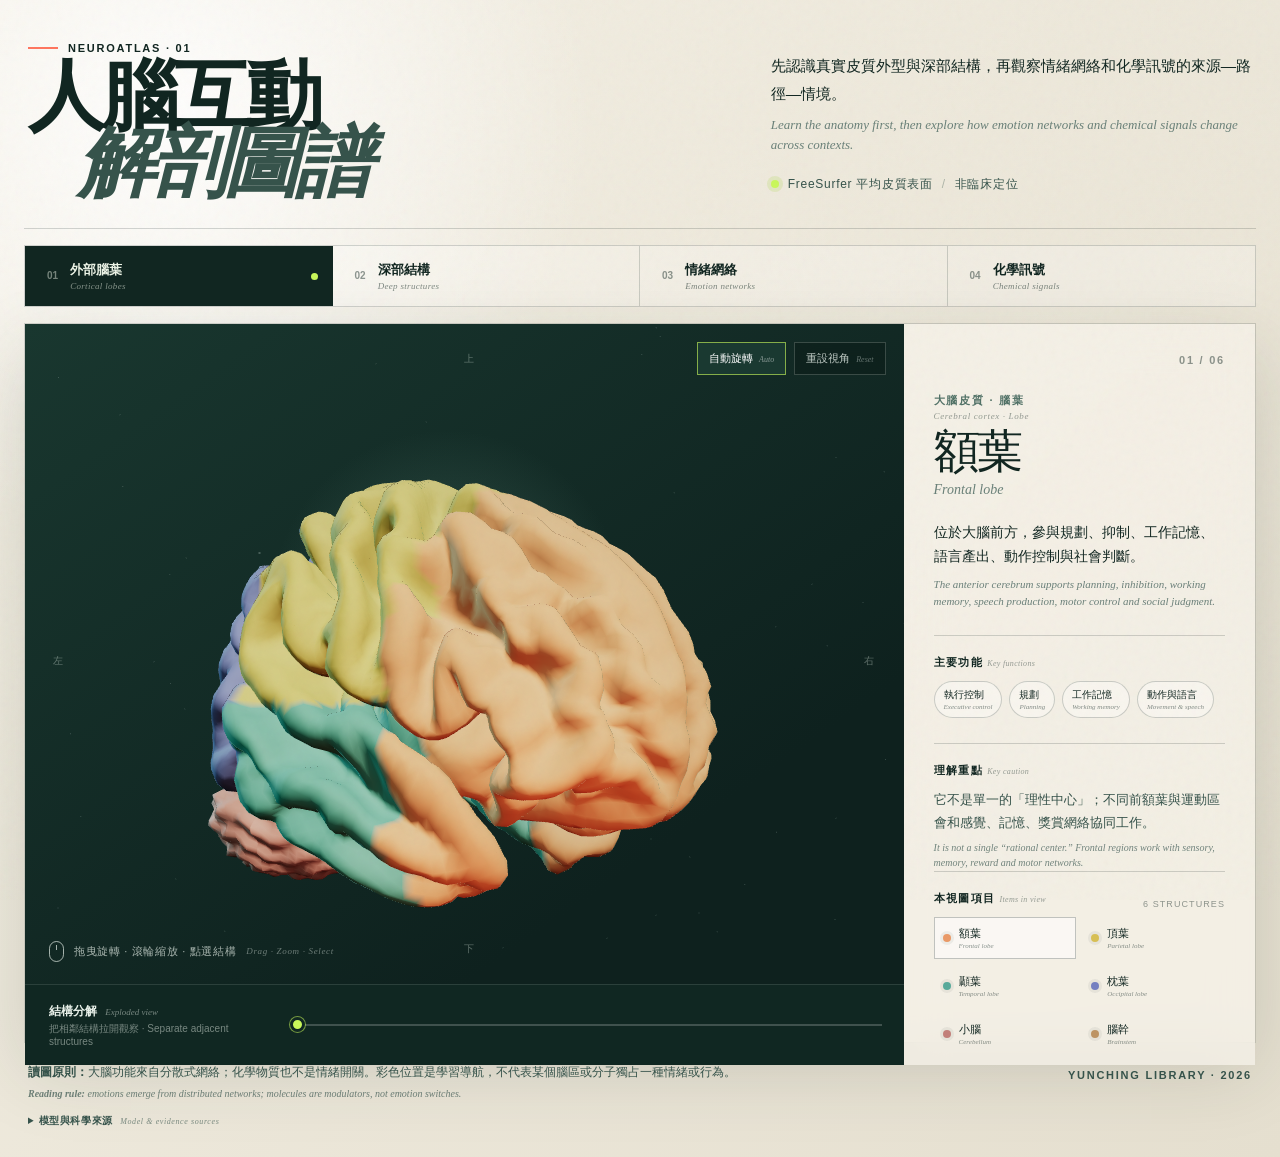
==== index.html @ 0508e23d "Publish interactive human brain atlas" ====
<!doctype html>
<html lang="zh-Hant">
<head>
  <meta charset="utf-8">
  <meta name="viewport" content="width=device-width, initial-scale=1">
  <meta name="description" content="可旋轉、縮放與點選的人類大腦結構教育圖譜。">
  <meta property="og:title" content="人腦互動解剖圖譜｜Interactive Human Brain Atlas">
  <meta property="og:description" content="以 FreeSurfer 平均皮質表面學習腦葉、深部結構、情緒網絡與化學訊號；支援中英對照。">
  <meta property="og:type" content="website">
  <meta property="og:url" content="https://yunching0513.github.io/interactive-brain-atlas/">
  <meta property="og:image" content="https://yunching0513.github.io/interactive-brain-atlas/preview.png">
  <title>人腦互動解剖圖譜｜Yunching Library</title>
  <link rel="icon" href="data:image/svg+xml,%3Csvg xmlns='http://www.w3.org/2000/svg' viewBox='0 0 64 64'%3E%3Crect width='64' height='64' rx='14' fill='%23112621'/%3E%3Ccircle cx='32' cy='32' r='10' fill='%23c9f75a'/%3E%3C/svg%3E">
  <link rel="stylesheet" href="./styles.css">
</head>
<body>
  <div class="page-grain" aria-hidden="true"></div>
  <main class="atlas-app">
    <header class="masthead">
      <div class="brand-block">
        <p class="eyebrow">NEUROATLAS · 01</p>
        <h1>人腦互動<br><span>解剖圖譜</span></h1>
      </div>
      <div class="intro-copy">
        <p>先認識真實皮質外型與深部結構，再觀察情緒網絡和化學訊號的來源—路徑—情境。</p>
        <p class="intro-en" lang="en">Learn the anatomy first, then explore how emotion networks and chemical signals change across contexts.</p>
        <div class="status-row">
          <span class="status-dot"></span>
          <span>FreeSurfer 平均皮質表面</span>
          <span class="divider">/</span>
          <span>非臨床定位</span>
        </div>
      </div>
    </header>

    <section class="mode-bar" aria-label="圖譜視圖">
      <button class="mode-button is-active" type="button" data-mode="exterior">
        <span class="mode-index">01</span><span class="mode-copy">外部腦葉<small lang="en">Cortical lobes</small></span>
      </button>
      <button class="mode-button" type="button" data-mode="deep">
        <span class="mode-index">02</span><span class="mode-copy">深部結構<small lang="en">Deep structures</small></span>
      </button>
      <button class="mode-button" type="button" data-mode="emotion">
        <span class="mode-index">03</span><span class="mode-copy">情緒網絡<small lang="en">Emotion networks</small></span>
      </button>
      <button class="mode-button" type="button" data-mode="chemical">
        <span class="mode-index">04</span><span class="mode-copy">化學訊號<small lang="en">Chemical signals</small></span>
      </button>
    </section>

    <section id="emotion-lens" class="emotion-lens" hidden>
      <div class="lens-heading">
        <p>情緒情境 <span lang="en">Emotion lens</span></p>
        <small>選一個情境，看多個區域與訊號如何協作。<span lang="en">Select a context to see a distributed network.</span></small>
      </div>
      <div id="scenario-buttons" class="scenario-buttons"></div>
      <div class="scenario-explainer">
        <p id="scenario-summary-zh"></p>
        <p id="scenario-summary-en" lang="en"></p>
        <div id="scenario-signals" class="scenario-signals"></div>
      </div>
    </section>

    <section class="atlas-grid">
      <div class="viewport-panel">
        <div id="brain-viewport" class="brain-viewport" aria-label="可旋轉的人類大腦三維模型">
          <canvas id="brain-canvas"></canvas>
          <div class="orientation" aria-hidden="true">
            <span class="orientation-top">上</span>
            <span class="orientation-left">左</span>
            <span class="orientation-right">右</span>
            <span class="orientation-bottom">下</span>
          </div>
          <div id="hover-label" class="hover-label" role="status"></div>
          <div class="interaction-hint">
            <span class="mouse-mark" aria-hidden="true"></span>
            拖曳旋轉 · 滾輪縮放 · 點選結構<br><small lang="en">Drag · Zoom · Select</small>
          </div>
          <div class="view-actions">
            <button id="rotate-toggle" class="icon-button is-active" type="button" aria-pressed="true">自動旋轉 <small>Auto</small></button>
            <button id="reset-view" class="icon-button" type="button">重設視角 <small>Reset</small></button>
          </div>
        </div>

        <div class="explode-control">
          <label for="explode-range">
            <span>結構分解 <em lang="en">Exploded view</em></span>
            <small>把相鄰結構拉開觀察 · Separate adjacent structures</small>
          </label>
          <input id="explode-range" type="range" min="0" max="100" value="0">
        </div>
      </div>

      <aside class="info-panel" aria-live="polite">
        <div class="selection-index" id="selection-index">01 / 06</div>
        <p class="category-label" id="structure-category">大腦皮質 · 腦葉</p>
        <p class="category-en" id="structure-category-en" lang="en">Cerebral cortex · Lobe</p>
        <h2 id="structure-name">額葉</h2>
        <p class="latin-name" id="structure-latin">Frontal lobe</p>
        <p class="structure-summary" id="structure-summary">位於大腦前方，參與規劃、抑制、工作記憶、語言產出與社會判斷。</p>
        <p class="structure-summary summary-en" id="structure-summary-en" lang="en">The anterior cerebrum supports planning, inhibition, working memory, speech production, motor control and social judgment.</p>

        <div class="function-block">
          <h3><span id="function-heading">主要功能</span> <small id="function-heading-en" lang="en">Key functions</small></h3>
          <div class="function-tags" id="function-tags"></div>
        </div>

        <div class="signal-detail" id="signal-detail" hidden>
          <div class="signal-source-block">
            <h3>來源與路徑 <small lang="en">Origin & pathway</small></h3>
            <p id="signal-source"></p>
            <p id="signal-source-en" lang="en"></p>
            <div id="signal-path" class="signal-path"></div>
          </div>
          <div class="trigger-block">
            <h3>常見促發情境 <small lang="en">Common eliciting contexts</small></h3>
            <div id="signal-triggers" class="trigger-list"></div>
          </div>
        </div>

        <div class="connection-block">
          <h3>理解重點 <small lang="en">Key caution</small></h3>
          <p id="structure-note">它不是單一的「理性中心」；不同前額葉區域會與感覺、記憶、獎賞及運動網絡協同工作。</p>
          <p id="structure-note-en" class="note-en" lang="en">It is not a single “rational center.” Frontal regions work with sensory, memory, reward and motor networks.</p>
        </div>

        <div class="structure-browser">
          <div class="browser-heading">
            <h3>本視圖項目 <small lang="en">Items in view</small></h3>
            <span id="structure-count">6 structures</span>
          </div>
          <div class="structure-list" id="structure-list"></div>
        </div>
      </aside>
    </section>

    <footer class="atlas-footer">
      <div>
        <p><strong>讀圖原則：</strong>大腦功能來自分散式網絡；化學物質也不是情緒開關。彩色位置是學習導航，不代表某個腦區或分子獨占一種情緒或行為。</p>
        <p class="footer-en" lang="en"><strong>Reading rule:</strong> emotions emerge from distributed networks; molecules are modulators, not emotion switches.</p>
        <details class="evidence-drawer">
          <summary>模型與科學來源 <span lang="en">Model & evidence sources</span></summary>
          <div class="evidence-links">
            <a href="https://nilearn.github.io/stable/modules/generated/nilearn.datasets.fetch_surf_fsaverage.html">Nilearn / FreeSurfer fsaverage5</a>
            <a href="https://www.ncbi.nlm.nih.gov/books/NBK507848/">Oxytocin · NCBI</a>
            <a href="https://www.ncbi.nlm.nih.gov/books/NBK470306/">β-Endorphin · NCBI</a>
            <a href="https://www.ncbi.nlm.nih.gov/books/NBK538239/">Cortisol / HPA axis · NCBI</a>
            <a href="https://www.ncbi.nlm.nih.gov/books/NBK513270/">Locus coeruleus / NE · NCBI</a>
            <a href="https://www.ncbi.nlm.nih.gov/books/NBK28150/">Serotonin / Raphe · NCBI</a>
          </div>
        </details>
      </div>
      <p class="footer-mark">YUNCHING LIBRARY · 2026</p>
    </footer>
  </main>

  <noscript>這個互動圖譜需要啟用 JavaScript。</noscript>
  <script src="./brain-atlas.bundle.js"></script>
</body>
</html>
---- styles.css ----
:root {
  --ink: #112621;
  --ink-soft: #36534b;
  --paper: #f0ecdf;
  --paper-deep: #dfd8c7;
  --line: rgba(17, 38, 33, 0.18);
  --lime: #c9f75a;
  --coral: #ff765f;
  --blue: #4188ba;
  --panel: rgba(246, 243, 233, 0.78);
  --shadow: 0 28px 70px rgba(35, 48, 40, 0.16);
}

* { box-sizing: border-box; }

html { color-scheme: light; }

body {
  margin: 0;
  min-width: 320px;
  min-height: 100vh;
  color: var(--ink);
  background:
    radial-gradient(circle at 13% 10%, rgba(255, 255, 255, 0.92), transparent 28%),
    linear-gradient(135deg, #f4f0e5 0%, #e5dfcf 100%);
  font-family: "Avenir Next", "PingFang TC", "Noto Sans TC", sans-serif;
}

button, input { font: inherit; }
button { color: inherit; }

.page-grain {
  position: fixed;
  inset: 0;
  pointer-events: none;
  opacity: 0.18;
  z-index: 10;
  background-image: url("data:image/svg+xml,%3Csvg viewBox='0 0 180 180' xmlns='http://www.w3.org/2000/svg'%3E%3Cfilter id='n'%3E%3CfeTurbulence type='fractalNoise' baseFrequency='.85' numOctaves='3' stitchTiles='stitch'/%3E%3C/filter%3E%3Crect width='100%25' height='100%25' filter='url(%23n)' opacity='.2'/%3E%3C/svg%3E");
  mix-blend-mode: multiply;
}

.atlas-app {
  width: min(1540px, calc(100% - 48px));
  margin: 0 auto;
  padding: 34px 0 28px;
}

.masthead {
  display: grid;
  grid-template-columns: minmax(330px, 0.95fr) minmax(300px, 0.7fr);
  align-items: end;
  justify-content: space-between;
  gap: 7vw;
  padding: 8px 4px 30px;
  border-bottom: 1px solid var(--line);
}

.eyebrow,
.category-label,
.selection-index,
.footer-mark {
  margin: 0;
  letter-spacing: 0.16em;
  text-transform: uppercase;
  font-size: 11px;
  font-weight: 700;
}

.eyebrow::before {
  content: "";
  display: inline-block;
  width: 30px;
  height: 2px;
  margin: 0 10px 3px 0;
  background: var(--coral);
}

h1 {
  margin: 10px 0 0;
  font-family: "Iowan Old Style", "Songti TC", "Noto Serif TC", serif;
  font-size: clamp(44px, 6vw, 84px);
  line-height: 0.87;
  letter-spacing: -0.055em;
  font-weight: 600;
}

h1 span {
  margin-left: 0.65em;
  font-style: italic;
  color: var(--ink-soft);
}

.intro-copy {
  max-width: 540px;
  padding-bottom: 5px;
}

.intro-copy > p {
  margin: 0 0 20px;
  font-size: clamp(15px, 1.2vw, 18px);
  line-height: 1.8;
}

.intro-copy > .intro-en {
  margin-top: -12px;
  color: #6a8179;
  font-family: Georgia, "Times New Roman", serif;
  font-size: 13px;
  font-style: italic;
  line-height: 1.55;
}

.status-row {
  display: flex;
  align-items: center;
  gap: 9px;
  color: var(--ink-soft);
  font-size: 12px;
  letter-spacing: 0.06em;
}

.status-dot {
  width: 8px;
  height: 8px;
  border-radius: 50%;
  background: var(--lime);
  box-shadow: 0 0 0 4px rgba(160, 212, 57, 0.18);
}

.divider { opacity: 0.35; }

.mode-bar {
  display: grid;
  grid-template-columns: repeat(4, 1fr);
  margin: 16px 0;
  border: 1px solid var(--line);
  background: rgba(255, 255, 255, 0.22);
}

.mode-button {
  position: relative;
  display: flex;
  align-items: center;
  padding: 15px 22px;
  border: 0;
  border-right: 1px solid var(--line);
  background: transparent;
  cursor: pointer;
  text-align: left;
  font-weight: 650;
  transition: color 180ms ease, background 180ms ease;
}

.mode-button:last-child { border-right: 0; }
.mode-index { margin-right: 12px; opacity: 0.46; font-size: 10px; }
.mode-copy { display: flex; flex-direction: column; gap: 2px; font-size: 13px; }
.mode-copy small { color: currentColor; opacity: 0.52; font-family: Georgia, serif; font-size: 9px; font-style: italic; font-weight: 400; letter-spacing: 0.035em; }
.mode-button:hover { background: rgba(255, 255, 255, 0.52); }
.mode-button.is-active { color: #edf4e7; background: var(--ink); }
.mode-button.is-active::after {
  content: "";
  position: absolute;
  right: 14px;
  top: 50%;
  width: 7px;
  height: 7px;
  margin-top: -3px;
  border-radius: 50%;
  background: var(--lime);
}

.emotion-lens {
  display: grid;
  grid-template-columns: 0.78fr 1.2fr 1.35fr;
  align-items: center;
  gap: 22px;
  margin: 0 0 16px;
  padding: 16px 20px;
  color: #e9f1eb;
  border: 1px solid rgba(17, 38, 33, 0.2);
  background: #17322c;
  box-shadow: 0 16px 45px rgba(20, 43, 36, 0.14);
}

.emotion-lens[hidden] { display: none; }
.lens-heading p { margin: 0; font-size: 12px; font-weight: 750; letter-spacing: 0.08em; }
.lens-heading p span { display: block; margin-top: 2px; color: var(--lime); font-family: Georgia, serif; font-size: 10px; font-style: italic; font-weight: 400; letter-spacing: 0.04em; }
.lens-heading > small { display: block; margin-top: 8px; color: rgba(233, 241, 235, 0.54); font-size: 9px; line-height: 1.5; }
.lens-heading > small span { display: block; font-family: Georgia, serif; font-style: italic; }
.scenario-buttons { display: flex; flex-wrap: wrap; gap: 6px; }
.scenario-button {
  padding: 7px 9px;
  border: 1px solid rgba(237, 245, 239, 0.18);
  color: rgba(239, 246, 241, 0.75);
  background: rgba(255, 255, 255, 0.035);
  cursor: pointer;
  font-size: 10px;
  text-align: left;
}
.scenario-button small { display: block; margin-top: 2px; opacity: 0.5; font-family: Georgia, serif; font-size: 8px; font-style: italic; }
.scenario-button:hover { border-color: rgba(201, 247, 90, 0.58); }
.scenario-button.is-active { color: #10251f; border-color: var(--lime); background: var(--lime); }
.scenario-explainer { padding-left: 20px; border-left: 1px solid rgba(235, 244, 238, 0.14); }
.scenario-explainer p { margin: 0; font-size: 10px; line-height: 1.55; }
.scenario-explainer p[lang="en"] { margin-top: 4px; color: rgba(235, 244, 238, 0.56); font-family: Georgia, serif; font-size: 9px; font-style: italic; }
.scenario-signals { display: flex; flex-wrap: wrap; gap: 5px; margin-top: 8px; }
.scenario-signals span { padding: 3px 6px; border: 1px solid rgba(235, 244, 238, 0.16); border-radius: 99px; color: rgba(235, 244, 238, 0.74); font-size: 8px; }

.atlas-grid {
  display: grid;
  grid-template-columns: minmax(0, 1.8fr) minmax(330px, 0.72fr);
  height: clamp(720px, 78vh, 900px);
  border: 1px solid var(--line);
  box-shadow: var(--shadow);
}

.viewport-panel {
  display: grid;
  grid-template-rows: minmax(0, 1fr) auto;
  min-width: 0;
  background: #18322d;
}

.brain-viewport {
  position: relative;
  min-height: 660px;
  overflow: hidden;
  cursor: grab;
  background:
    radial-gradient(circle at 48% 43%, rgba(77, 116, 103, 0.53), transparent 30%),
    linear-gradient(145deg, #19372f 0%, #0e211e 76%);
}

.brain-viewport:active { cursor: grabbing; }

#brain-canvas {
  display: block;
  width: 100%;
  height: 100%;
  touch-action: none;
  outline: none;
}

.orientation {
  position: absolute;
  inset: 28px;
  pointer-events: none;
  color: rgba(225, 239, 230, 0.38);
  font-size: 10px;
  letter-spacing: 0.16em;
}

.orientation span { position: absolute; }
.orientation-top { top: 0; left: 50%; }
.orientation-bottom { bottom: 0; left: 50%; }
.orientation-left { left: 0; top: 50%; }
.orientation-right { right: 0; top: 50%; }

.interaction-hint {
  position: absolute;
  left: 24px;
  bottom: 22px;
  display: flex;
  align-items: center;
  gap: 10px;
  color: rgba(236, 245, 238, 0.68);
  font-size: 11px;
  letter-spacing: 0.06em;
  pointer-events: none;
}

.interaction-hint small { color: rgba(236, 245, 238, 0.42); font-family: Georgia, serif; font-size: 9px; font-style: italic; }

.mouse-mark {
  width: 15px;
  height: 21px;
  border: 1px solid currentColor;
  border-radius: 8px;
}

.mouse-mark::before {
  content: "";
  display: block;
  width: 1px;
  height: 5px;
  margin: 3px auto;
  background: currentColor;
}

.view-actions {
  position: absolute;
  top: 18px;
  right: 18px;
  display: flex;
  gap: 8px;
}

.icon-button {
  padding: 8px 11px;
  border: 1px solid rgba(232, 244, 236, 0.2);
  color: rgba(239, 247, 241, 0.8);
  background: rgba(11, 29, 25, 0.55);
  backdrop-filter: blur(10px);
  cursor: pointer;
  font-size: 11px;
  transition: border-color 160ms ease, color 160ms ease, background 160ms ease;
}

.icon-button small { margin-left: 3px; opacity: 0.48; font-family: Georgia, serif; font-size: 8px; font-style: italic; }

.icon-button:hover,
.icon-button.is-active {
  color: #fff;
  border-color: rgba(201, 247, 90, 0.62);
  background: rgba(29, 62, 53, 0.82);
}

.hover-label {
  position: absolute;
  z-index: 5;
  padding: 6px 9px;
  color: var(--ink);
  background: var(--lime);
  box-shadow: 0 8px 24px rgba(0, 0, 0, 0.18);
  font-size: 11px;
  font-weight: 700;
  opacity: 0;
  transform: translate(12px, -12px);
  pointer-events: none;
  transition: opacity 100ms ease;
}

.hover-label.is-visible { opacity: 1; }

.explode-control {
  display: grid;
  grid-template-columns: minmax(150px, 0.36fr) 1fr;
  align-items: center;
  gap: 26px;
  padding: 18px 24px;
  color: #e8f0e9;
  border-top: 1px solid rgba(235, 245, 238, 0.12);
  background: #102722;
}

.explode-control label { display: flex; flex-direction: column; font-size: 12px; font-weight: 700; }
.explode-control small { margin-top: 2px; color: rgba(232, 240, 233, 0.48); font-size: 10px; font-weight: 500; }
.explode-control em { margin-left: 5px; color: rgba(232, 240, 233, 0.48); font-family: Georgia, serif; font-size: 9px; font-weight: 400; }

input[type="range"] {
  width: 100%;
  height: 2px;
  appearance: none;
  background: linear-gradient(90deg, var(--lime) 0%, var(--lime) var(--range-value, 0%), rgba(255,255,255,.2) var(--range-value, 0%));
  cursor: ew-resize;
}

input[type="range"]::-webkit-slider-thumb {
  width: 15px;
  height: 15px;
  appearance: none;
  border: 3px solid #102722;
  border-radius: 50%;
  background: var(--lime);
  box-shadow: 0 0 0 1px rgba(201, 247, 90, 0.55);
}

.info-panel {
  display: flex;
  flex-direction: column;
  padding: 30px 30px 24px;
  background: var(--panel);
  backdrop-filter: blur(20px);
  overflow-y: auto;
  scrollbar-width: thin;
  scrollbar-color: rgba(17, 38, 33, 0.24) transparent;
}

.selection-index { align-self: flex-end; color: rgba(17, 38, 33, 0.46); }
.category-label { margin-top: 27px; color: #507166; }
.category-en { margin: 3px 0 0; color: rgba(17, 38, 33, 0.42); font-family: Georgia, serif; font-size: 9px; font-style: italic; letter-spacing: 0.07em; }

.info-panel h2 {
  margin: 8px 0 0;
  font-family: "Iowan Old Style", "Songti TC", serif;
  font-size: clamp(37px, 3.6vw, 58px);
  line-height: 1;
  font-weight: 500;
  letter-spacing: -0.045em;
}

.latin-name { margin: 7px 0 0; color: #6a8179; font-family: Georgia, serif; font-size: 14px; font-style: italic; }
.structure-summary { margin: 22px 0 0; font-size: 14px; line-height: 1.75; }
.summary-en { margin-top: 7px; color: #6b807a; font-family: Georgia, serif; font-size: 11px; font-style: italic; line-height: 1.58; }

.function-block,
.signal-detail,
.connection-block,
.structure-browser {
  margin-top: 25px;
  padding-top: 19px;
  border-top: 1px solid var(--line);
}

.info-panel h3 { margin: 0 0 11px; font-size: 11px; letter-spacing: 0.12em; }
.info-panel h3 small { color: rgba(17, 38, 33, 0.42); font-family: Georgia, serif; font-size: 8px; font-style: italic; font-weight: 400; letter-spacing: 0.04em; }
.function-tags { display: flex; flex-wrap: wrap; gap: 7px; }
.function-tags span {
  padding: 6px 9px;
  border: 1px solid rgba(17, 38, 33, 0.2);
  border-radius: 99px;
  font-size: 10px;
  background: rgba(255, 255, 255, 0.35);
}

.function-tags span small { display: block; margin-top: 1px; color: rgba(17, 38, 33, 0.5); font-family: Georgia, serif; font-size: 7px; font-style: italic; }

.signal-detail { display: grid; gap: 18px; }
.signal-detail[hidden] { display: none; }
.signal-source-block > p,
.trigger-block > p { margin: 0; color: var(--ink-soft); font-size: 11px; line-height: 1.55; }
.signal-source-block > p[lang="en"] { margin-top: 4px; color: #748780; font-family: Georgia, serif; font-size: 9px; font-style: italic; }
.signal-path { display: flex; align-items: stretch; margin-top: 12px; }
.signal-path span { position: relative; flex: 1; padding: 8px 7px; border: 1px solid rgba(17, 38, 33, 0.16); background: rgba(255, 255, 255, 0.3); font-size: 8px; line-height: 1.35; text-align: center; }
.signal-path span + span { border-left: 0; }
.signal-path span + span::before { content: "→"; position: absolute; left: -5px; top: 50%; z-index: 2; margin-top: -7px; color: #48665d; font-size: 10px; }
.trigger-list { display: grid; grid-template-columns: repeat(2, minmax(0, 1fr)); gap: 6px; }
.trigger-item { padding: 7px 8px; border-left: 2px solid var(--signal-color, var(--coral)); background: rgba(255, 255, 255, 0.32); }
.trigger-item p { margin: 0; font-size: 9px; line-height: 1.4; }
.trigger-item p[lang="en"] { margin-top: 3px; color: #6c8179; font-family: Georgia, serif; font-size: 8px; font-style: italic; }

.connection-block p { margin: 0; color: var(--ink-soft); font-size: 13px; line-height: 1.75; }
.connection-block .note-en { margin-top: 5px; color: #71847d; font-family: Georgia, serif; font-size: 10px; font-style: italic; line-height: 1.55; }
.structure-browser { margin-top: auto; }
.browser-heading { display: flex; align-items: center; justify-content: space-between; }
.browser-heading span { color: rgba(17, 38, 33, 0.45); font-size: 9px; letter-spacing: 0.12em; text-transform: uppercase; }
.structure-list { display: grid; grid-template-columns: repeat(2, minmax(0, 1fr)); gap: 6px; }
.structure-item {
  display: flex;
  align-items: center;
  gap: 8px;
  min-width: 0;
  padding: 8px;
  border: 1px solid transparent;
  background: transparent;
  cursor: pointer;
  text-align: left;
  font-size: 11px;
}
.structure-item:hover { background: rgba(255, 255, 255, 0.42); }
.structure-item.is-selected { border-color: rgba(17, 38, 33, 0.25); background: rgba(255, 255, 255, 0.52); }
.structure-swatch { flex: 0 0 auto; width: 8px; height: 8px; border-radius: 50%; box-shadow: 0 0 0 3px rgba(17, 38, 33, 0.06); }
.structure-item-label { overflow: hidden; text-overflow: ellipsis; white-space: nowrap; }
.structure-item-label small { display: block; margin-top: 1px; overflow: hidden; color: rgba(17, 38, 33, 0.48); font-family: Georgia, serif; font-size: 7px; font-style: italic; text-overflow: ellipsis; }

.atlas-footer {
  display: flex;
  justify-content: space-between;
  gap: 30px;
  padding: 20px 4px 0;
  color: var(--ink-soft);
  font-size: 12px;
  line-height: 1.65;
}
.atlas-footer p { margin: 0; }
.footer-en { margin-top: 4px !important; color: rgba(54, 83, 75, 0.7); font-family: Georgia, serif; font-size: 10px; font-style: italic; }
.footer-mark { flex: 0 0 auto; padding-top: 3px; }
.evidence-drawer { margin-top: 10px; }
.evidence-drawer summary { cursor: pointer; font-size: 10px; font-weight: 700; letter-spacing: 0.06em; }
.evidence-drawer summary span { margin-left: 4px; color: rgba(54, 83, 75, 0.62); font-family: Georgia, serif; font-size: 8px; font-style: italic; font-weight: 400; }
.evidence-links { display: flex; flex-wrap: wrap; gap: 6px 12px; margin-top: 8px; }
.evidence-links a { color: #315d51; font-size: 9px; text-underline-offset: 2px; }

@media (max-width: 980px) {
  .atlas-app { width: min(100% - 24px, 760px); padding-top: 20px; }
  .masthead { grid-template-columns: 1fr; gap: 30px; }
  .intro-copy { margin-left: 24%; }
  .atlas-grid { grid-template-columns: 1fr; }
  .atlas-grid { height: auto; }
  .brain-viewport { min-height: 570px; }
  .info-panel { min-height: 540px; }
  .emotion-lens { grid-template-columns: 1fr 1.5fr; }
  .scenario-explainer { grid-column: 1 / -1; padding: 14px 0 0; border-top: 1px solid rgba(235,244,238,.14); border-left: 0; }
  .structure-browser { margin-top: 26px; }
}

@media (max-width: 620px) {
  .atlas-app { width: calc(100% - 16px); }
  .masthead { padding-bottom: 22px; }
  h1 { font-size: 49px; }
  .intro-copy { margin-left: 0; }
  .mode-bar { grid-template-columns: repeat(2, 1fr); }
  .mode-button { min-height: 58px; padding: 10px 9px; font-size: 12px; text-align: left; }
  .mode-button:nth-child(2) { border-right: 0; }
  .mode-button:nth-child(-n+2) { border-bottom: 1px solid var(--line); }
  .mode-index { display: block; margin: 0 8px 0 0; }
  .emotion-lens { grid-template-columns: 1fr; }
  .scenario-explainer { grid-column: auto; }
  .brain-viewport { min-height: 500px; }
  .view-actions { right: 10px; top: 10px; }
  .icon-button { padding: 7px 8px; }
  .interaction-hint { left: 15px; bottom: 14px; max-width: 190px; }
  .explode-control { grid-template-columns: 1fr; gap: 14px; }
  .info-panel { padding: 25px 20px; }
  .trigger-list { grid-template-columns: 1fr; }
  .atlas-footer { flex-direction: column; }
}

@media (prefers-reduced-motion: reduce) {
  *, *::before, *::after { scroll-behavior: auto !important; transition-duration: 0.01ms !important; animation-duration: 0.01ms !important; }
}
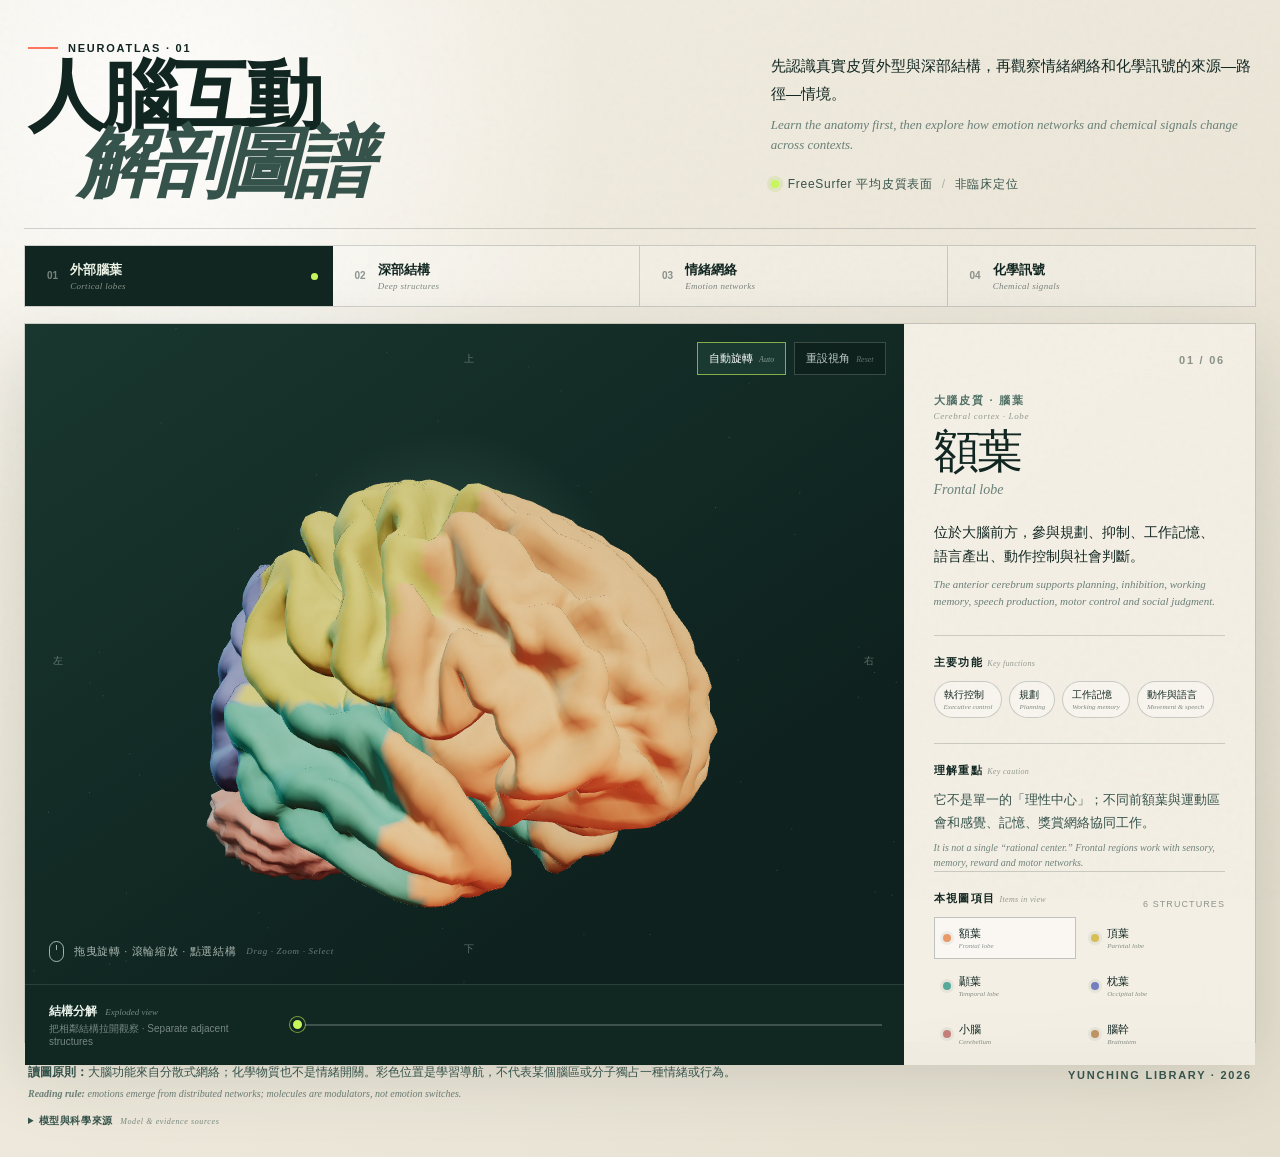
==== commit 410e3f86: "Add glowing emotion scenario focus" ====
--- a/index.html
+++ b/index.html
@@ -51,7 +51,7 @@
     <section id="emotion-lens" class="emotion-lens" hidden>
       <div class="lens-heading">
         <p>情緒情境 <span lang="en">Emotion lens</span></p>
-        <small>選一個情境，看多個區域與訊號如何協作。<span lang="en">Select a context to see a distributed network.</span></small>
+        <small>選一個情境，相關節點會發光並跟隨旋轉。<span lang="en">Select a context; related nodes will glow and follow the rotation.</span></small>
       </div>
       <div id="scenario-buttons" class="scenario-buttons"></div>
       <div class="scenario-explainer">
@@ -72,6 +72,7 @@
             <span class="orientation-bottom">下</span>
           </div>
           <div id="hover-label" class="hover-label" role="status"></div>
+          <div id="scenario-node-labels" class="scenario-node-labels" aria-hidden="true"></div>
           <div class="interaction-hint">
             <span class="mouse-mark" aria-hidden="true"></span>
             拖曳旋轉 · 滾輪縮放 · 點選結構<br><small lang="en">Drag · Zoom · Select</small>
--- a/styles.css
+++ b/styles.css
@@ -331,6 +331,50 @@
 }
 
 .hover-label.is-visible { opacity: 1; }
+
+.scenario-node-labels {
+  position: absolute;
+  inset: 0;
+  z-index: 4;
+  overflow: hidden;
+  pointer-events: none;
+}
+
+.scenario-node-label {
+  position: absolute;
+  left: 0;
+  top: 0;
+  min-width: 84px;
+  padding: 6px 9px 5px;
+  color: rgba(241, 248, 243, 0.92);
+  border: 1px solid color-mix(in srgb, var(--node-color) 72%, transparent);
+  border-left: 3px solid var(--node-color);
+  background: rgba(8, 27, 22, 0.78);
+  box-shadow: 0 7px 24px rgba(0, 0, 0, 0.22), 0 0 18px color-mix(in srgb, var(--node-color) 22%, transparent);
+  backdrop-filter: blur(8px);
+  opacity: 0;
+  transform: translate3d(-100px, -100px, 0);
+  transition: opacity 220ms ease, border-color 220ms ease, box-shadow 220ms ease;
+  white-space: nowrap;
+}
+
+.scenario-node-label.is-visible { opacity: 0.8; }
+.scenario-node-label.is-primary {
+  color: #fff;
+  box-shadow: 0 8px 28px rgba(0, 0, 0, 0.25), 0 0 26px color-mix(in srgb, var(--node-color) 42%, transparent);
+  opacity: 1;
+}
+.scenario-node-label::before {
+  content: "";
+  position: absolute;
+  left: -8px;
+  top: 50%;
+  width: 7px;
+  height: 1px;
+  background: var(--node-color);
+}
+.scenario-node-label strong { display: block; font-size: 10px; font-weight: 700; letter-spacing: 0.04em; }
+.scenario-node-label small { display: block; margin-top: 1px; color: rgba(235, 244, 238, 0.5); font-family: Georgia, serif; font-size: 7px; font-style: italic; }
 
 .explode-control {
   display: grid;
@@ -503,6 +547,9 @@
   .explode-control { grid-template-columns: 1fr; gap: 14px; }
   .info-panel { padding: 25px 20px; }
   .trigger-list { grid-template-columns: 1fr; }
+  .scenario-node-label { min-width: 0; padding: 4px 6px; }
+  .scenario-node-label strong { font-size: 8px; }
+  .scenario-node-label small { display: none; }
   .atlas-footer { flex-direction: column; }
 }
 
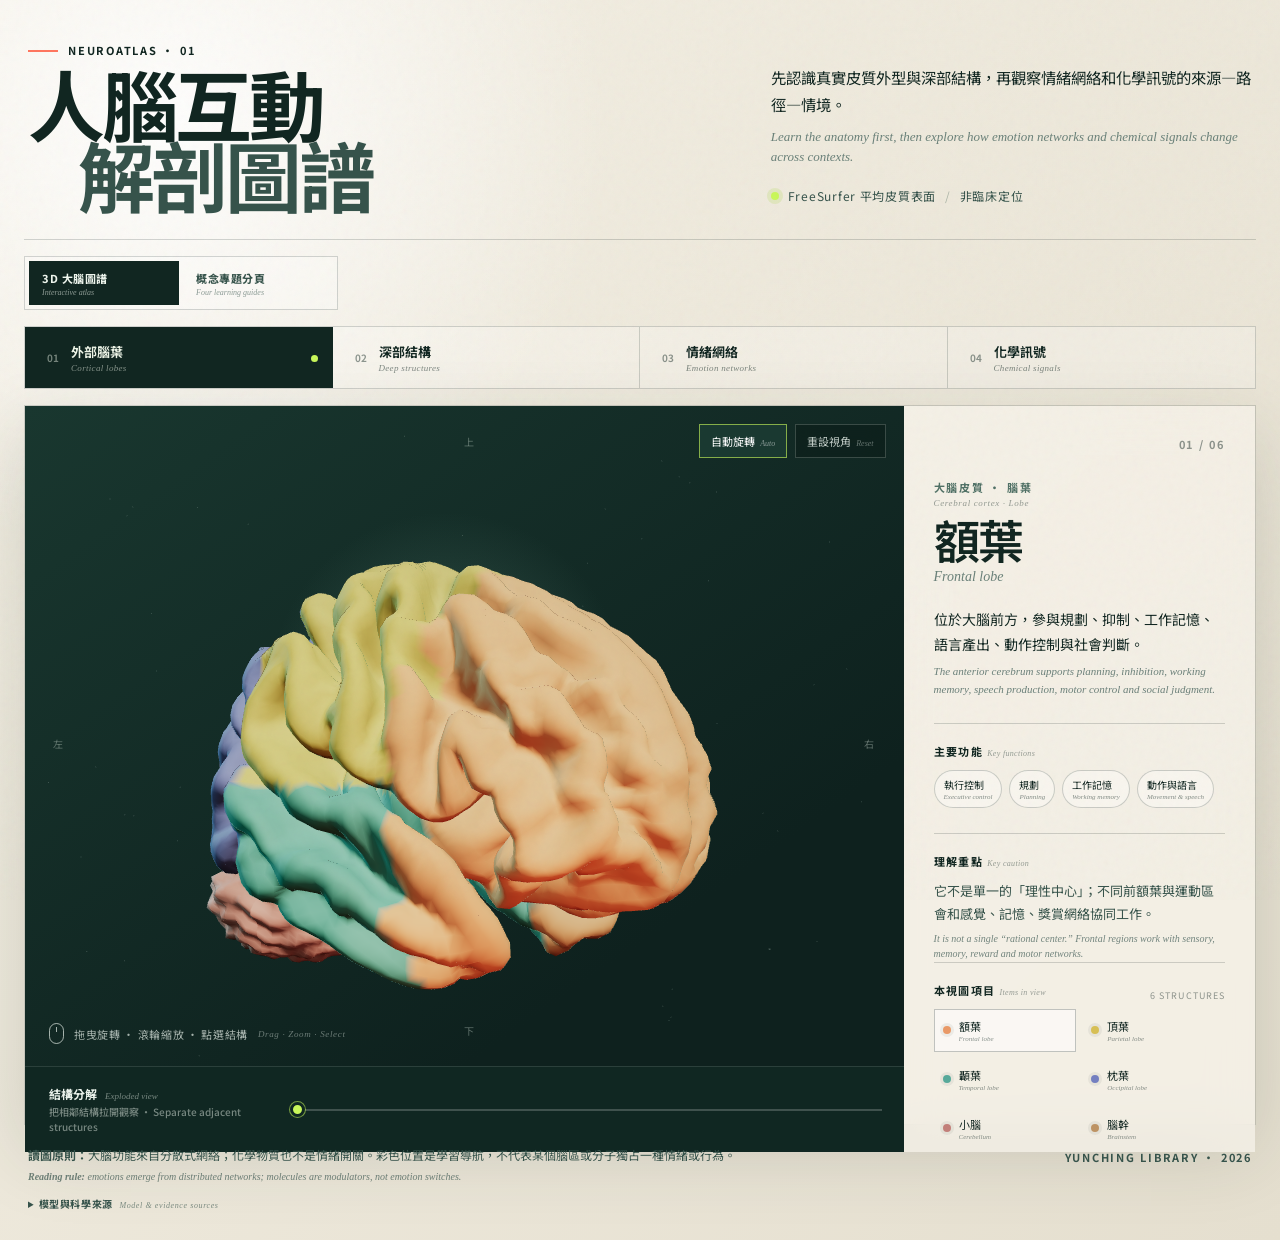
==== commit 7d77a2e4: "Add evidence-calibrated topic guides" ====
--- a/index.html
+++ b/index.html
@@ -11,6 +11,9 @@
   <meta property="og:image" content="https://yunching0513.github.io/interactive-brain-atlas/preview.png">
   <title>人腦互動解剖圖譜｜Yunching Library</title>
   <link rel="icon" href="data:image/svg+xml,%3Csvg xmlns='http://www.w3.org/2000/svg' viewBox='0 0 64 64'%3E%3Crect width='64' height='64' rx='14' fill='%23112621'/%3E%3Ccircle cx='32' cy='32' r='10' fill='%23c9f75a'/%3E%3C/svg%3E">
+  <link rel="preconnect" href="https://fonts.googleapis.com">
+  <link rel="preconnect" href="https://fonts.gstatic.com" crossorigin>
+  <link href="https://fonts.googleapis.com/css2?family=Noto+Sans+TC:wght@500;600;700;800&display=swap" rel="stylesheet">
   <link rel="stylesheet" href="./styles.css">
 </head>
 <body>
@@ -32,6 +35,15 @@
         </div>
       </div>
     </header>
+
+    <nav class="section-switcher" aria-label="學習區域">
+      <a class="is-active" href="./index.html" aria-current="page">
+        <span>3D 大腦圖譜</span><small lang="en">Interactive atlas</small>
+      </a>
+      <a href="./topics.html">
+        <span>概念專題分頁</span><small lang="en">Four learning guides</small>
+      </a>
+    </nav>
 
     <section class="mode-bar" aria-label="圖譜視圖">
       <button class="mode-button is-active" type="button" data-mode="exterior">
@@ -58,6 +70,7 @@
         <p id="scenario-summary-zh"></p>
         <p id="scenario-summary-en" lang="en"></p>
         <div id="scenario-signals" class="scenario-signals"></div>
+        <a id="scenario-guide-link" class="scenario-guide-link" href="./topics.html" hidden>開啟完整概念分頁 <span lang="en">Open guide</span> →</a>
       </div>
     </section>
 
--- a/styles.css
+++ b/styles.css
@@ -77,16 +77,16 @@
 
 h1 {
   margin: 10px 0 0;
-  font-family: "Iowan Old Style", "Songti TC", "Noto Serif TC", serif;
+  font-family: "Noto Sans TC", "PingFang TC", sans-serif;
   font-size: clamp(44px, 6vw, 84px);
-  line-height: 0.87;
-  letter-spacing: -0.055em;
-  font-weight: 600;
+  line-height: 0.92;
+  letter-spacing: -0.045em;
+  font-weight: 700;
 }
 
 h1 span {
   margin-left: 0.65em;
-  font-style: italic;
+  font-style: normal;
   color: var(--ink-soft);
 }
 
@@ -128,6 +128,28 @@
 }
 
 .divider { opacity: 0.35; }
+
+.section-switcher {
+  display: inline-flex;
+  gap: 4px;
+  margin: 16px 0 0;
+  padding: 4px;
+  border: 1px solid var(--line);
+  background: rgba(255, 255, 255, 0.24);
+}
+
+.section-switcher a {
+  min-width: 150px;
+  padding: 9px 13px 8px;
+  color: var(--ink-soft);
+  text-decoration: none;
+  transition: color 160ms ease, background 160ms ease;
+}
+
+.section-switcher a:hover { color: var(--ink); background: rgba(255, 255, 255, 0.5); }
+.section-switcher a.is-active { color: #eff6ee; background: var(--ink); }
+.section-switcher span { display: block; font-size: 11px; font-weight: 750; letter-spacing: 0.05em; }
+.section-switcher small { display: block; margin-top: 2px; opacity: 0.56; font-family: Georgia, serif; font-size: 8px; font-style: italic; }
 
 .mode-bar {
   display: grid;
@@ -205,6 +227,20 @@
 .scenario-explainer p[lang="en"] { margin-top: 4px; color: rgba(235, 244, 238, 0.56); font-family: Georgia, serif; font-size: 9px; font-style: italic; }
 .scenario-signals { display: flex; flex-wrap: wrap; gap: 5px; margin-top: 8px; }
 .scenario-signals span { padding: 3px 6px; border: 1px solid rgba(235, 244, 238, 0.16); border-radius: 99px; color: rgba(235, 244, 238, 0.74); font-size: 8px; }
+.scenario-guide-link {
+  display: inline-flex;
+  align-items: center;
+  gap: 4px;
+  margin-top: 9px;
+  color: var(--lime);
+  font-size: 9px;
+  font-weight: 700;
+  letter-spacing: 0.04em;
+  text-decoration: none;
+}
+.scenario-guide-link[hidden] { display: none; }
+.scenario-guide-link span { color: rgba(235, 244, 238, 0.56); font-family: Georgia, serif; font-size: 8px; font-style: italic; font-weight: 400; }
+.scenario-guide-link:hover { text-decoration: underline; text-underline-offset: 3px; }
 
 .atlas-grid {
   display: grid;
@@ -426,11 +462,11 @@
 
 .info-panel h2 {
   margin: 8px 0 0;
-  font-family: "Iowan Old Style", "Songti TC", serif;
+  font-family: "Noto Sans TC", "PingFang TC", sans-serif;
   font-size: clamp(37px, 3.6vw, 58px);
   line-height: 1;
-  font-weight: 500;
-  letter-spacing: -0.045em;
+  font-weight: 600;
+  letter-spacing: -0.035em;
 }
 
 .latin-name { margin: 7px 0 0; color: #6a8179; font-family: Georgia, serif; font-size: 14px; font-style: italic; }
@@ -533,6 +569,8 @@
   .masthead { padding-bottom: 22px; }
   h1 { font-size: 49px; }
   .intro-copy { margin-left: 0; }
+  .section-switcher { display: grid; grid-template-columns: 1fr 1fr; width: 100%; }
+  .section-switcher a { min-width: 0; }
   .mode-bar { grid-template-columns: repeat(2, 1fr); }
   .mode-button { min-height: 58px; padding: 10px 9px; font-size: 12px; text-align: left; }
   .mode-button:nth-child(2) { border-right: 0; }
